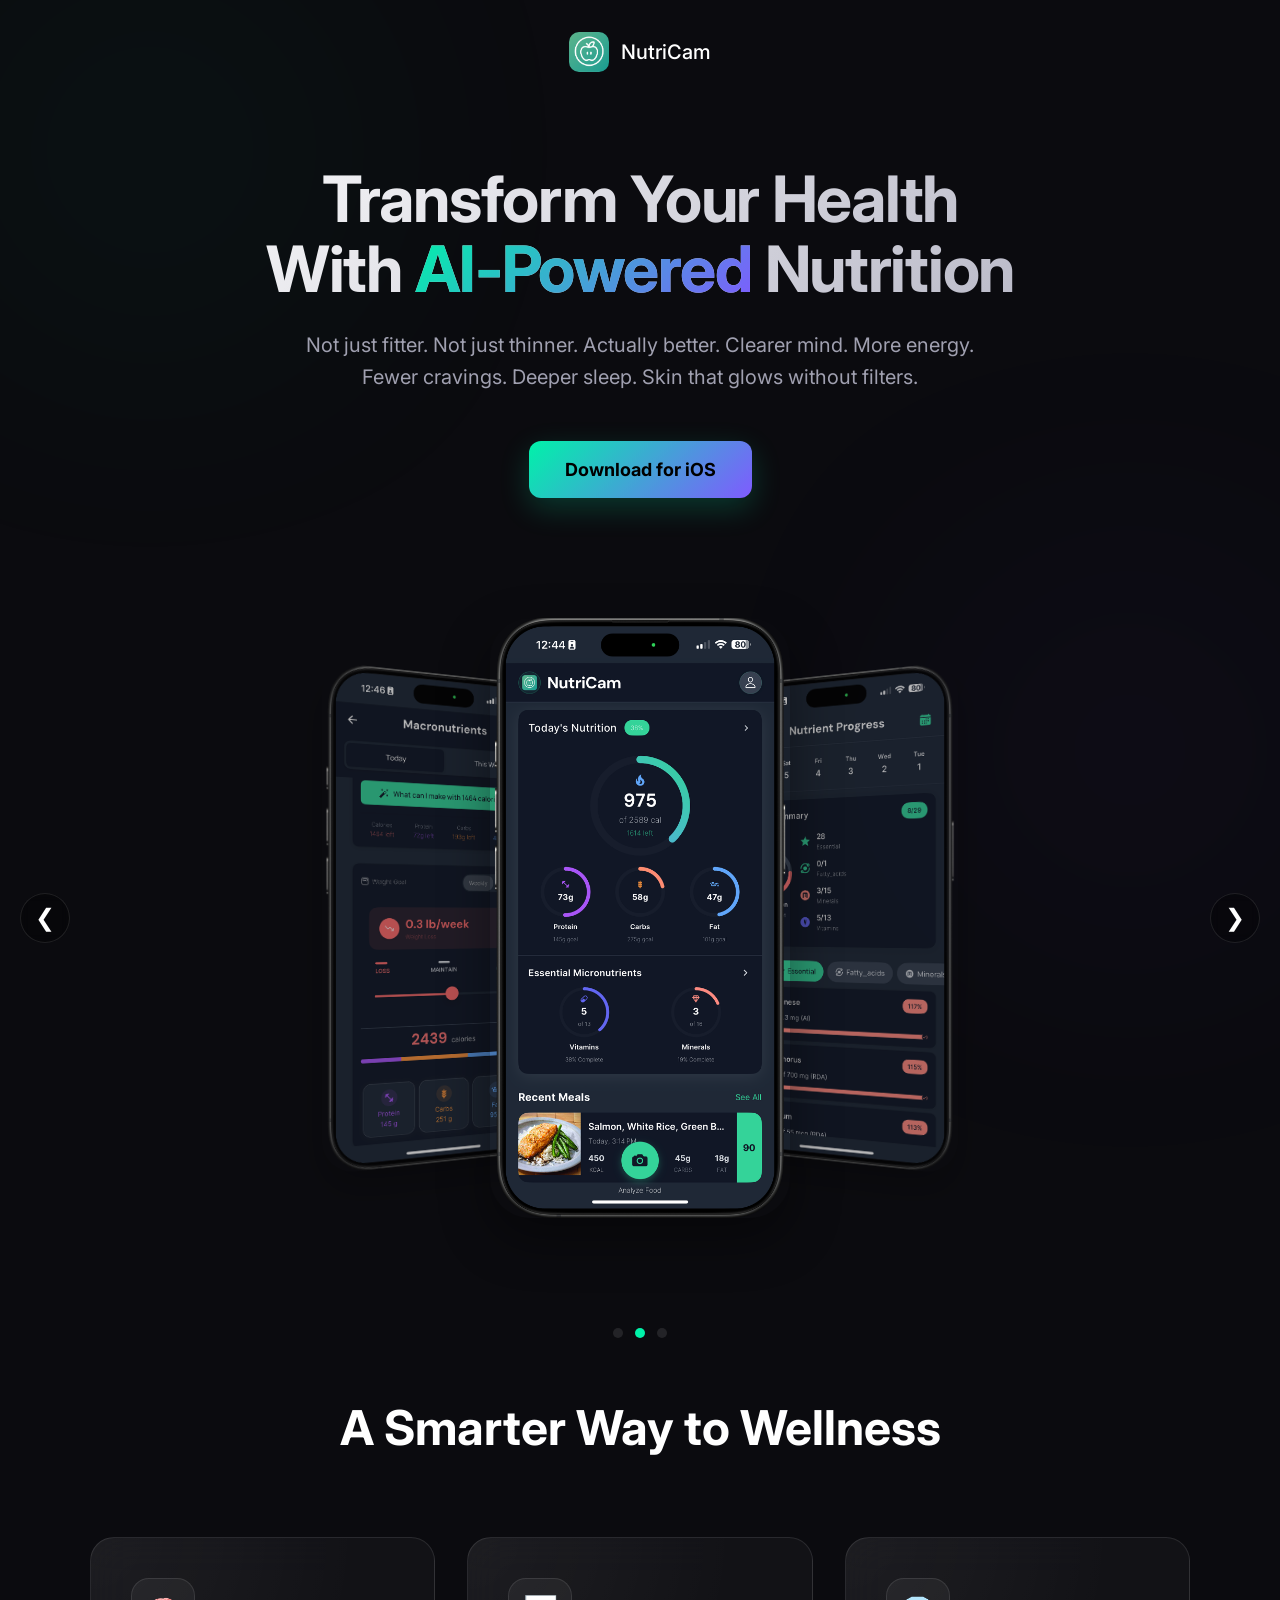
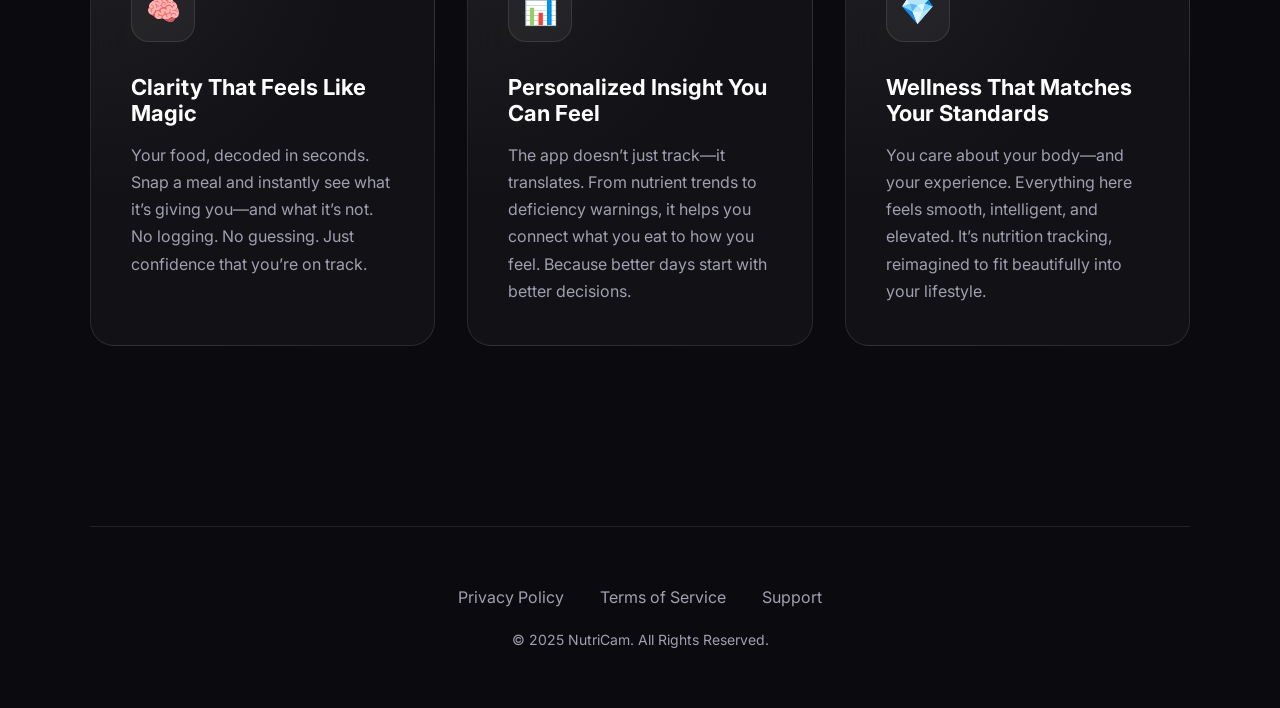
==== index.html @ 883cb820 "updated support link" ====
<!DOCTYPE html>
<html lang="en">
<head>
    <meta charset="UTF-8">
    <meta name="viewport" content="width=device-width, initial-scale=1.0">
    <title>NutriCam | AI-Powered Nutrition</title>
    <style>
        @import url('https://fonts.googleapis.com/css2?family=Inter:wght@300;400;500;700&display=swap');

        :root {
            --background: #0B0B0F;
            --text-primary: #FFFFFF;
            --text-secondary: #A0A0B0;
            --accent-primary: #00F2A9;
            --accent-secondary: #7F5BFF;
            --shadow-color: rgba(0, 0, 0, 0.5);
            --card-background: rgba(22, 22, 26, 0.7);
            --card-border: rgba(255, 255, 255, 0.1);
        }

        * {
            margin: 0;
            padding: 0;
            box-sizing: border-box;
        }

        html, body {
            width: 100%;
            overflow-x: hidden;
        }

        html {
            scroll-behavior: smooth;
        }

        body {
            font-family: 'Inter', -apple-system, BlinkMacSystemFont, 'Segoe UI', sans-serif;
            background-color: var(--background);
            color: var(--text-primary);
            -webkit-font-smoothing: antialiased;
            -moz-osx-font-smoothing: grayscale;
        }

        .background-glow {
            position: fixed; top: 0; left: 0; width: 100%; height: 100%;
            pointer-events: none; z-index: -1;
        }
        .background-glow::before, .background-glow::after {
            content: ''; position: absolute; filter: blur(150px); opacity: 0.15;
        }
        .background-glow::before {
            background: radial-gradient(circle, var(--accent-primary), transparent 60%);
            width: 500px; height: 500px; top: -100px; left: -100px;
            animation: pulse 15s cubic-bezier(0.5, 0, 0.5, 1) infinite alternate;
        }
        .background-glow::after {
            background: radial-gradient(circle, var(--accent-secondary), transparent 60%);
            width: 500px; height: 500px; bottom: -100px; right: -100px;
            animation: pulse 15s cubic-bezier(0.5, 0, 0.5, 1) infinite alternate-reverse;
        }

        @keyframes pulse { 0% { transform: scale(0.8); } 100% { transform: scale(1.2); } }

        .container { max-width: 1100px; margin: 0 auto; padding: 0 24px; }

        .main-header { padding: 32px 0; display: flex; justify-content: center; align-items: center; }
        .logo { display: flex; align-items: center; gap: 12px; text-decoration: none; }
        .logo-icon { width: 40px; height: 40px; border-radius: 10px; }
        .logo-text { font-weight: 500; font-size: 20px; color: var(--text-primary); }

        .hero { padding: 60px 0; text-align: center; }
        .hero-title {
            font-size: 64px; font-weight: 700; line-height: 1.1; letter-spacing: -0.02em; margin-bottom: 24px;
            background: linear-gradient(135deg, var(--text-primary) 0%, #B0B0C0 100%);
            -webkit-background-clip: text;
            background-clip: text;
            -webkit-text-fill-color: transparent;
            animation: fadeInDown 1s ease-out;
        }
        .hero-title .highlight {
            background: linear-gradient(135deg, var(--accent-primary) 0%, var(--accent-secondary) 100%);
            -webkit-background-clip: text;
            background-clip: text;
            -webkit-text-fill-color: transparent;
        }
        .hero-subtitle { font-size: 20px; line-height: 1.6; color: var(--text-secondary); max-width: 680px; margin: 0 auto 48px; animation: fadeIn 1.5s ease-out; }
        .cta-button {
            display: inline-block; background: linear-gradient(135deg, var(--accent-primary) 0%, var(--accent-secondary) 100%);
            color: #000; padding: 18px 36px; border-radius: 12px; text-decoration: none; font-weight: 700; font-size: 18px;
            transition: transform 0.3s ease, box-shadow 0.3s ease; box-shadow: 0 10px 30px rgba(0, 242, 169, 0.2);
            animation: fadeInUp 1s ease-out 0.5s backwards;
        }
        .cta-button:hover { transform: translateY(-4px); box-shadow: 0 15px 40px rgba(0, 242, 169, 0.3); }

        /* --- Showcase Section --- */
        .showcase { padding: 60px 0; position: relative; }
        .carousel-container {
            position: relative;
            width: 100%;
            height: 600px; /* Adjust height as needed */
            perspective: 1200px;
            display: flex;
            justify-content: center;
            align-items: center;
        }
        .carousel-wrapper {
            position: relative;
            width: 300px; /* Width of the center slide */
            height: 100%;
            transform-style: preserve-3d;
            transition: transform 0.6s cubic-bezier(0.77, 0, 0.175, 1);
        }
        .slide {
            position: absolute;
            width: 300px;
            height: 600px;
            border-radius: 40px;
            overflow: hidden;
            transition: transform 0.6s cubic-bezier(0.77, 0, 0.175, 1), opacity 0.6s ease;
            box-shadow: 0 20px 50px rgba(0,0,0,0.4);
        }
        .slide img {
            width: 100%;
            height: 100%;
            object-fit: cover;
        }

        .carousel-nav { position: absolute; top: 50%; width: 100%; left: 0; display: flex; justify-content: space-between; transform: translateY(-50%); z-index: 10; padding: 0 20px; }
        .carousel-nav button { 
            background: rgba(0,0,0,0.3); border: 1px solid var(--card-border); color: var(--text-primary);
            border-radius: 50%; width: 50px; height: 50px; font-size: 24px; cursor: pointer;
            transition: all 0.3s ease; backdrop-filter: blur(5px);
        }
        .carousel-nav button:hover { background: rgba(0,0,0,0.6); }

        .carousel-pagination { position: absolute; bottom: -60px; left: 50%; transform: translateX(-50%); display: flex; gap: 12px; }
        .pagination-dot { width: 10px; height: 10px; border-radius: 50%; background: var(--card-border); cursor: pointer; transition: background 0.3s ease; }
        .pagination-dot.active { background: var(--accent-primary); }

        .features { padding: 120px 0; }
        .section-title { text-align: center; font-size: 48px; font-weight: 700; margin-bottom: 80px; }
        .features-grid { display: grid; grid-template-columns: repeat(3, 1fr); gap: 32px; }

        .feature-card {
            background: radial-gradient(circle at top left, rgba(255, 255, 255, 0.05), transparent 50%), var(--card-background);
            border: 1px solid var(--card-border);
            border-radius: 24px;
            padding: 40px;
            backdrop-filter: blur(20px);
            -webkit-backdrop-filter: blur(20px);
            transition: transform 0.3s ease, box-shadow 0.3s ease;
            position: relative;
            overflow: hidden;
            animation: fadeInUp 0.8s ease-out backwards;
        }

        .feature-card:nth-child(2) { animation-delay: 0.2s; }
        .feature-card:nth-child(3) { animation-delay: 0.4s; }

        .feature-card::before {
            content: '';
            position: absolute;
            top: 0; left: 0; right: 0; bottom: 0;
            border-radius: 24px;
            padding: 1px;
            background: linear-gradient(135deg, var(--accent-primary), var(--accent-secondary));
            -webkit-mask: linear-gradient(#fff 0 0) content-box, linear-gradient(#fff 0 0);
            mask: linear-gradient(#fff 0 0) content-box, linear-gradient(#fff 0 0);
            -webkit-mask-composite: xor;
            mask-composite: exclude;
            opacity: 0;
            transition: opacity 0.3s ease;
        }

        .feature-card:hover {
            transform: translateY(-8px);
            box-shadow: 0 20px 40px rgba(0,0,0,0.3);
        }

        .feature-card:hover::before {
            opacity: 1;
        }

        .feature-icon {
            font-size: 28px;
            width: 64px;
            height: 64px;
            border-radius: 18px;
            background: rgba(255, 255, 255, 0.05);
            display: flex;
            align-items: center;
            justify-content: center;
            margin-bottom: 32px;
            border: 1px solid var(--card-border);
        }

        .feature-title { font-size: 22px; font-weight: 700; margin-bottom: 16px; }
        .feature-description { font-size: 16px; line-height: 1.7; color: var(--text-secondary); }

        .main-footer { padding: 60px 0; border-top: 1px solid var(--card-border); text-align: center; margin-top: 60px; }
        .footer-links { margin-bottom: 24px; }
        .footer-links a { color: var(--text-secondary); text-decoration: none; margin: 0 16px; transition: color 0.3s ease; }
        .footer-links a:hover { color: var(--text-primary); }
        .footer-copyright { color: var(--text-secondary); font-size: 14px; }

        @keyframes fadeIn { from { opacity: 0; } to { opacity: 1; } }
        @keyframes fadeInDown { from { opacity: 0; transform: translateY(-20px); } to { opacity: 1; transform: translateY(0); } }
        @keyframes fadeInUp { from { opacity: 0; transform: translateY(20px); } to { opacity: 1; transform: translateY(0); } }

        @media (max-width: 992px) { .hero-title { font-size: 56px; } .features-grid { grid-template-columns: 1fr; } }
        @media (max-width: 768px) { .main-header { flex-direction: column; gap: 24px; } .hero { padding: 40px 0; } .hero-title { font-size: 48px; } .hero-subtitle { font-size: 18px; } .section-title { font-size: 40px; } .carousel-nav { width: 100%; left: 0; } }
        @media (max-width: 480px) { .hero-title { font-size: 36px; } .hero-subtitle { font-size: 16px; } .cta-button { font-size: 16px; padding: 16px 32px; } .nav-links a { margin: 0 12px; } .carousel-nav { display: none; } }
    </style>
</head>
<body>

    <div class="background-glow"></div>

    <header class="main-header container">
        <a href="#" class="logo">
            <img src="./assets/icon.png" alt="NutriCam Logo" class="logo-icon">
            <span class="logo-text">NutriCam</span>
        </a>
    </header>

    <main>
        <section class="hero container">
            <h1 class="hero-title">Transform Your Health<br>With <span class="highlight">AI-Powered</span> Nutrition</h1>
            <p class="hero-subtitle">Not just fitter. Not just thinner. Actually better. Clearer mind. More energy. Fewer cravings. Deeper sleep. Skin that glows without filters.</p>
            <a href="https://apps.apple.com/us/app/nutricam-nutrition-tracker/id6745231558" class="cta-button" target="_blank" rel="noopener noreferrer">Download for iOS</a>
        </section>

        <section class="showcase" id="features">
            <div class="carousel-container">
                <div class="carousel-wrapper">
                    <div class="slide"><img src="./assets/App Store Screenshot 2.png" alt="Daily Nutrition Summary"></div>
                    <div class="slide"><img src="./assets/App Store Screenshot 3.png" alt="Meal Recognition Interface"></div>
                    <div class="slide"><img src="./assets/App Store Screenshot 4.png" alt="Nutrition History & Trends"></div>
                </div>
                <div class="carousel-nav">
                    <button class="prev">&#10094;</button>
                    <button class="next">&#10095;</button>
                </div>
            </div>
            <div class="carousel-pagination"></div>
        </section>

        <section class="features container">
            <h2 class="section-title">A Smarter Way to Wellness</h2>
            <div class="features-grid">
                <div class="feature-card">
                    <div class="feature-icon">🧠</div>
                    <h3 class="feature-title">Clarity That Feels Like Magic</h3>
                    <p class="feature-description">Your food, decoded in seconds. Snap a meal and instantly see what it’s giving you—and what it’s not. No logging. No guessing. Just confidence that you’re on track.</p>
                </div>
                <div class="feature-card">
                    <div class="feature-icon">📊</div>
                    <h3 class="feature-title">Personalized Insight You Can Feel</h3>
                    <p class="feature-description">The app doesn’t just track—it translates. From nutrient trends to deficiency warnings, it helps you connect what you eat to how you feel. Because better days start with better decisions.</p>
                </div>
                <div class="feature-card">
                    <div class="feature-icon">💎</div>
                    <h3 class="feature-title">Wellness That Matches Your Standards</h3>
                    <p class="feature-description">You care about your body—and your experience. Everything here feels smooth, intelligent, and elevated. It’s nutrition tracking, reimagined to fit beautifully into your lifestyle.</p>
                </div>
            </div>
        </section>
    </main>

    <footer class="main-footer container" id="support">
        <div class="footer-links">
            <a href="privacy.html">Privacy Policy</a>
            <a href="#">Terms of Service</a>
            <a href="mailto:support@nutricam.app">Support</a>
        </div>
        <p class="footer-copyright">© 2025 NutriCam. All Rights Reserved.</p>
    </footer>

    <script>
        const wrapper = document.querySelector('.carousel-wrapper');
        const slides = document.querySelectorAll('.slide');
        const prevBtn = document.querySelector('.prev');
        const nextBtn = document.querySelector('.next');
        const pagination = document.querySelector('.carousel-pagination');

        let currentIndex = 1; // Start with the center image
        const slideCount = slides.length;

        function updateCarousel() {
            slides.forEach((slide, index) => {
                let offset = index - currentIndex;
                if (offset < -1) offset += slideCount;
                if (offset > 1) offset -= slideCount;

                let transform = '';
                let opacity = 0.7;
                let zIndex = 1;

                if (offset === 0) {
                    transform = 'rotateY(0) translateZ(0) scale(1)';
                    opacity = 1;
                    zIndex = 2;
                } else if (offset === 1) {
                    transform = 'rotateY(-30deg) translateX(150px) translateZ(-150px) scale(0.85)';
                } else if (offset === -1) {
                    transform = 'rotateY(30deg) translateX(-150px) translateZ(-150px) scale(0.85)';
                } else {
                    transform = 'scale(0.7)';
                    opacity = 0;
                }
                
                slide.style.transform = transform;
                slide.style.opacity = opacity;
                slide.style.zIndex = zIndex;
            });
            updatePagination();
        }
        
        function updatePagination() {
            pagination.innerHTML = '';
            for (let i = 0; i < slideCount; i++) {
                const dot = document.createElement('div');
                dot.classList.add('pagination-dot');
                if (i === currentIndex) dot.classList.add('active');
                dot.addEventListener('click', () => goToSlide(i));
                pagination.appendChild(dot);
            }
        }

        function goToSlide(index) {
            currentIndex = index;
            updateCarousel();
        }

        function nextSlide() {
            currentIndex = (currentIndex + 1) % slideCount;
            updateCarousel();
        }

        function prevSlide() {
            currentIndex = (currentIndex - 1 + slideCount) % slideCount;
            updateCarousel();
        }

        nextBtn.addEventListener('click', nextSlide);
        prevBtn.addEventListener('click', prevSlide);

        // Touch controls
        let touchStartX = 0;
        let touchEndX = 0;
        const carouselContainer = document.querySelector('.carousel-container');

        carouselContainer.addEventListener('touchstart', (e) => touchStartX = e.touches[0].clientX);
        carouselContainer.addEventListener('touchmove', (e) => touchEndX = e.touches[0].clientX);
        carouselContainer.addEventListener('touchend', () => {
            if (touchEndX === 0) return;
            const diff = touchStartX - touchEndX;
            if (diff > 50) nextSlide();
            else if (diff < -50) prevSlide();
            touchStartX = 0;
            touchEndX = 0;
        });

        // Initial setup
        updateCarousel();

    </script>

</body>
</html>
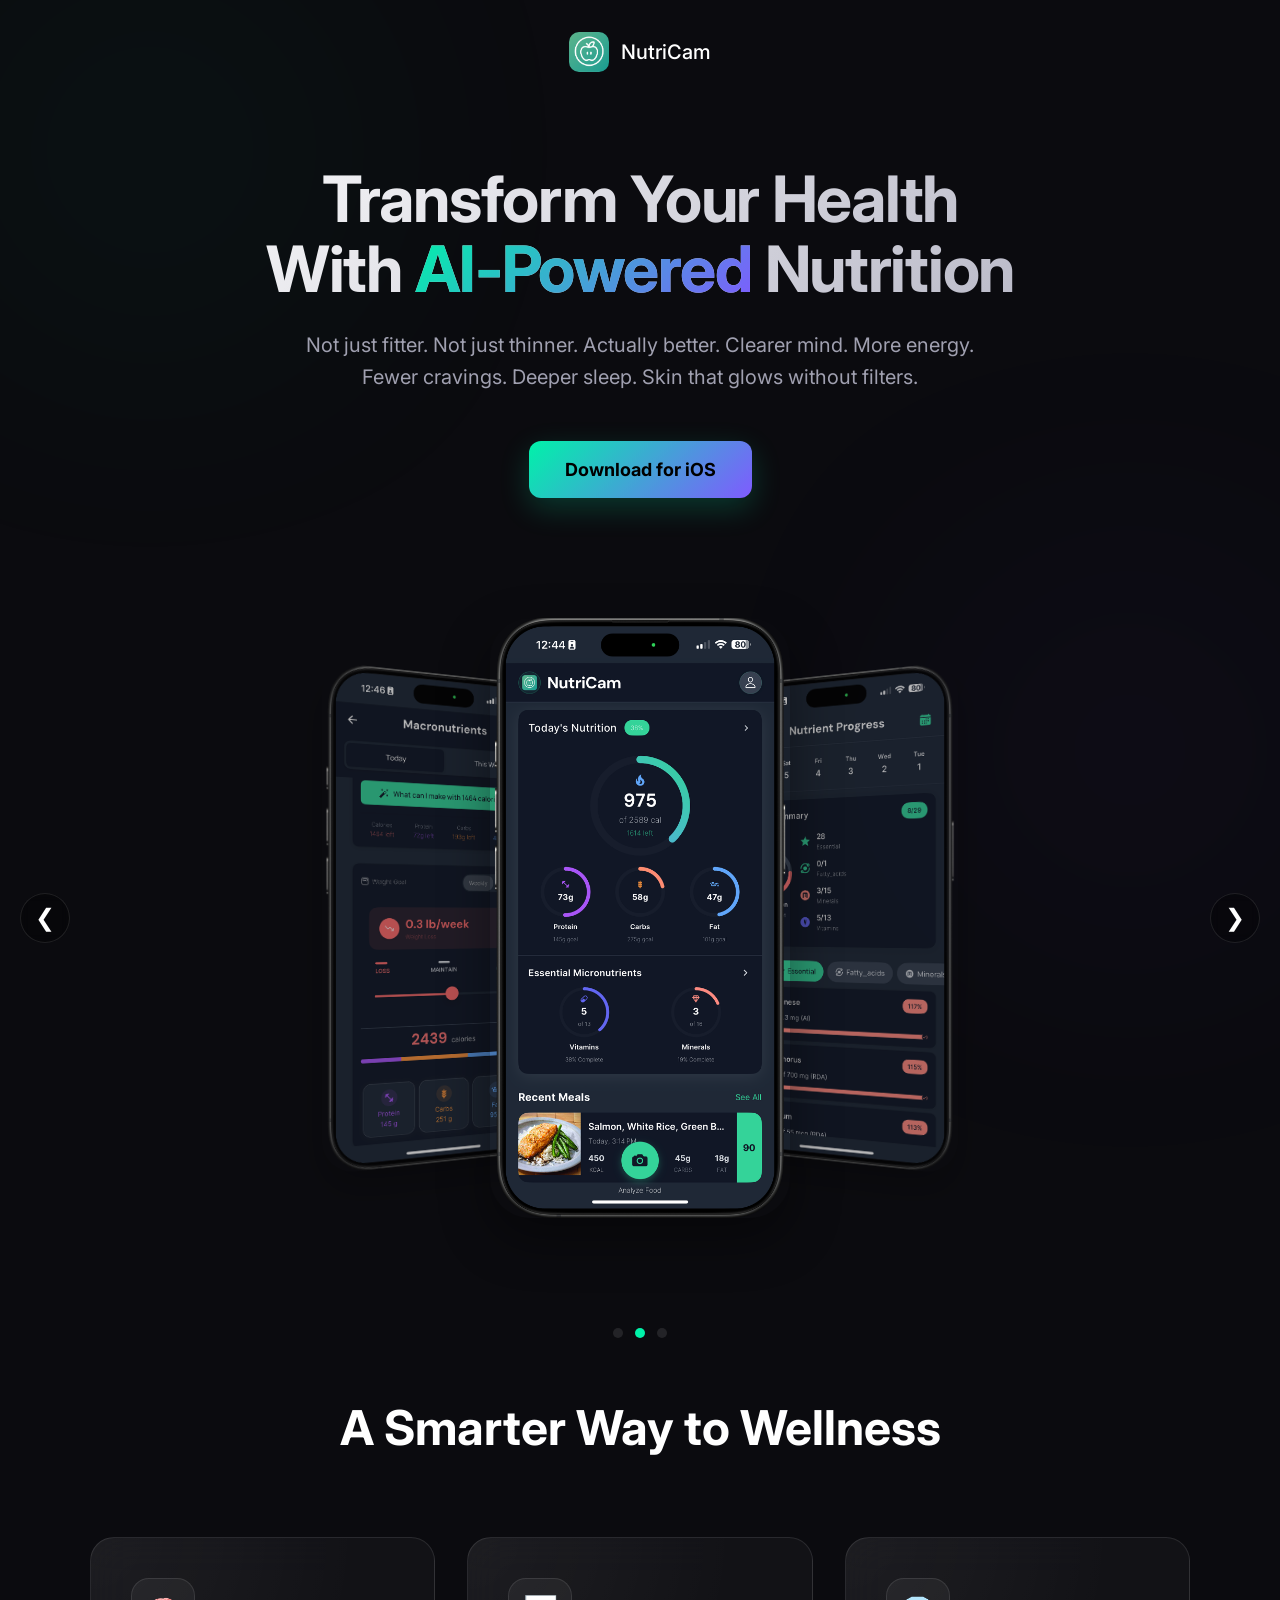
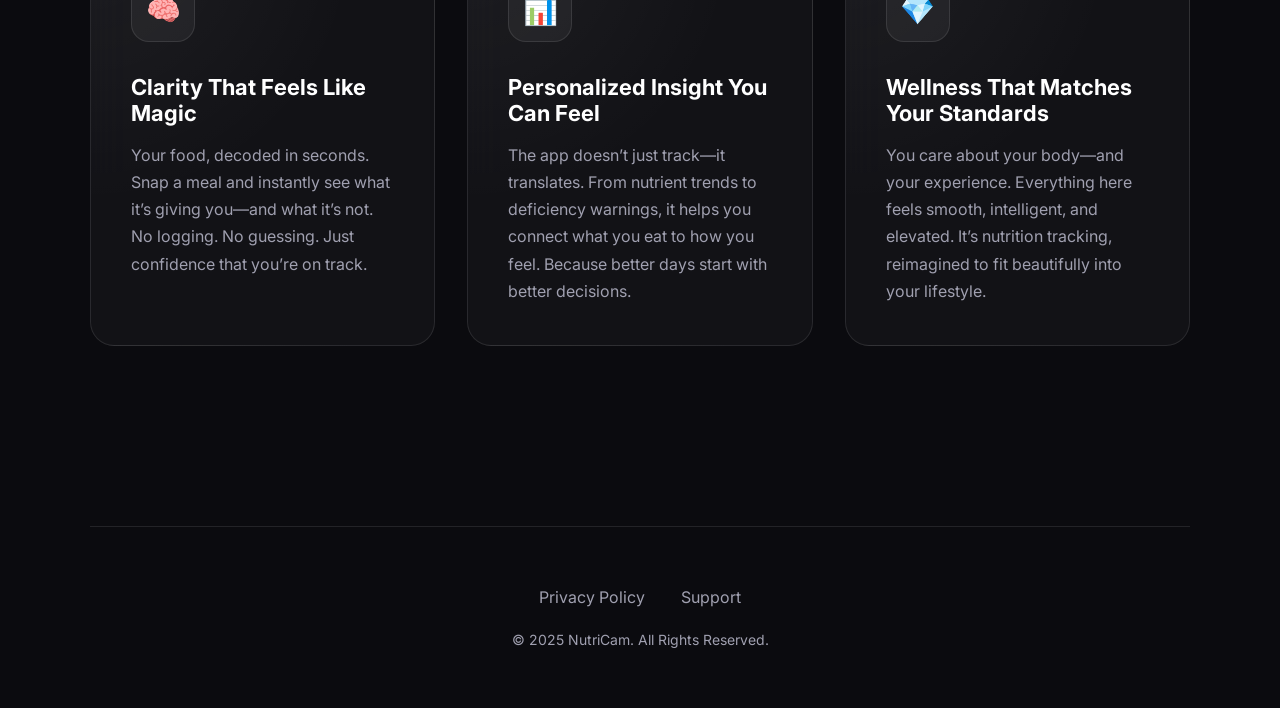
==== commit 3c444091: "removed terms of service from footer" ====
--- a/index.html
+++ b/index.html
@@ -270,7 +270,7 @@
     <footer class="main-footer container" id="support">
         <div class="footer-links">
             <a href="privacy.html">Privacy Policy</a>
-            <a href="#">Terms of Service</a>
+            <!-- <a href="#">Terms of Service</a> -->
             <a href="mailto:support@nutricam.app">Support</a>
         </div>
         <p class="footer-copyright">© 2025 NutriCam. All Rights Reserved.</p>
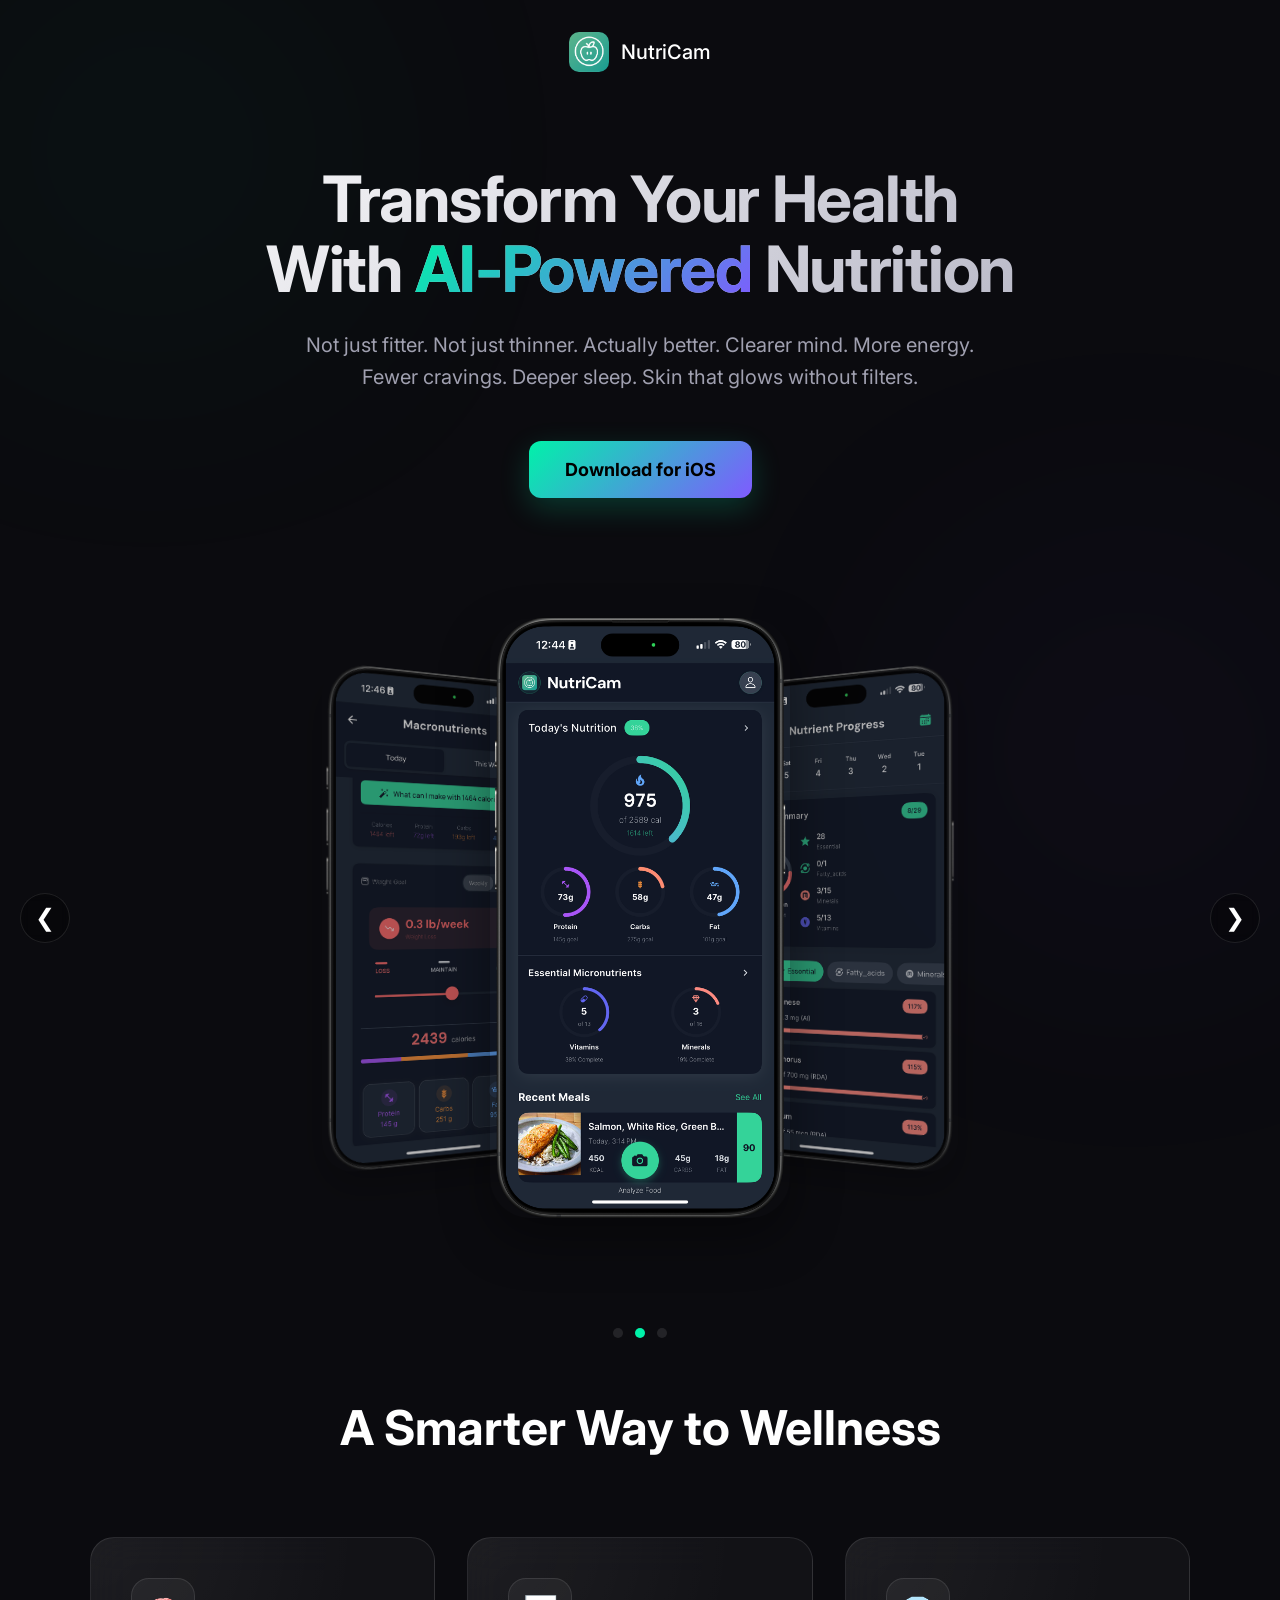
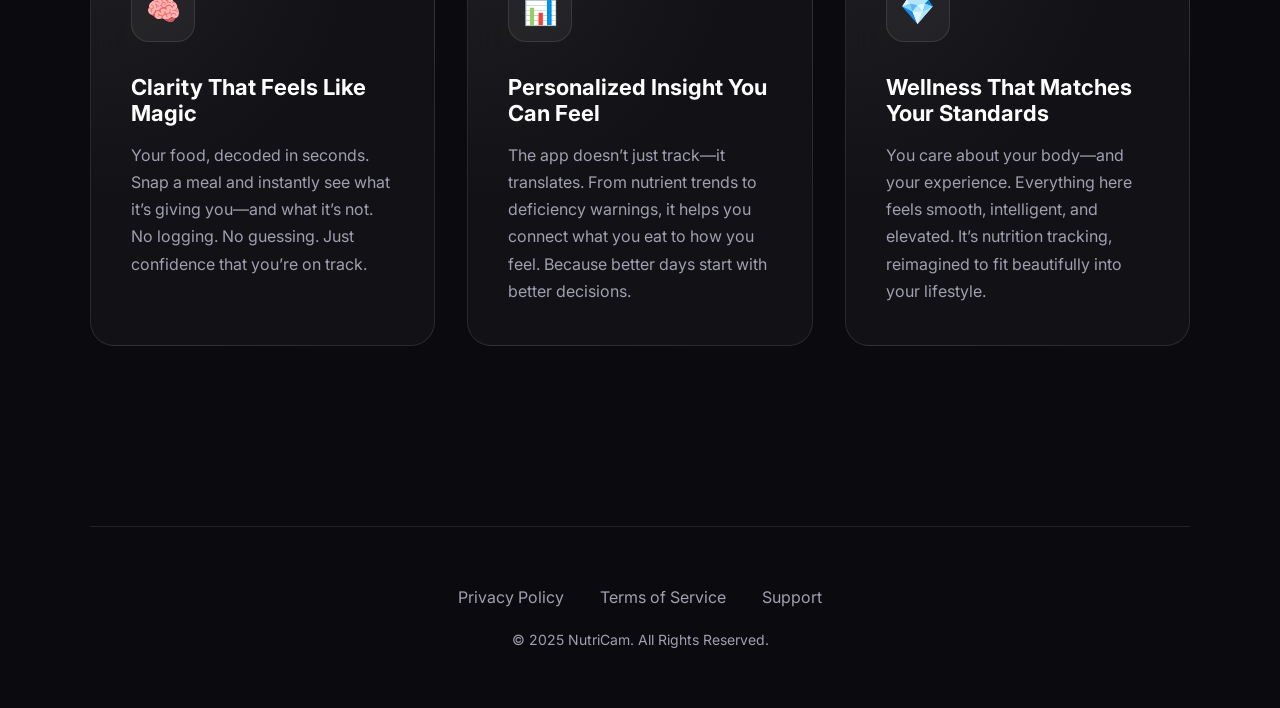
==== commit 83173cef: "Added Terms of Service" ====
--- a/index.html
+++ b/index.html
@@ -211,6 +211,10 @@
         @media (max-width: 768px) { .main-header { flex-direction: column; gap: 24px; } .hero { padding: 40px 0; } .hero-title { font-size: 48px; } .hero-subtitle { font-size: 18px; } .section-title { font-size: 40px; } .carousel-nav { width: 100%; left: 0; } }
         @media (max-width: 480px) { .hero-title { font-size: 36px; } .hero-subtitle { font-size: 16px; } .cta-button { font-size: 16px; padding: 16px 32px; } .nav-links a { margin: 0 12px; } .carousel-nav { display: none; } }
     </style>
+    <script>
+    !function(t,e){var o,n,p,r;e.__SV||(window.posthog=e,e._i=[],e.init=function(i,s,a){function g(t,e){var o=e.split(".");2==o.length&&(t=t[o[0]],e=o[1]),t[e]=function(){t.push([e].concat(Array.prototype.slice.call(arguments,0)))}}(p=t.createElement("script")).type="text/javascript",p.crossOrigin="anonymous",p.async=!0,p.src=s.api_host.replace(".i.posthog.com","-assets.i.posthog.com")+"/static/array.js",(r=t.getElementsByTagName("script")[0]).parentNode.insertBefore(p,r);var u=e;for(void 0!==a?u=e[a]=[]:a="posthog",u.people=u.people||[],u.toString=function(t){var e="posthog";return"posthog"!==a&&(e+="."+a),t||(e+=" (stub)"),e},u.people.toString=function(){return u.toString(1)+".people (stub)"},o="init capture register register_once register_for_session unregister unregister_for_session getFeatureFlag getFeatureFlagPayload isFeatureEnabled reloadFeatureFlags updateEarlyAccessFeatureEnrollment getEarlyAccessFeatures on onFeatureFlags onSessionId getSurveys getActiveMatchingSurveys renderSurvey canRenderSurvey getNextSurveyStep identify setPersonProperties group resetGroups setPersonPropertiesForFlags resetPersonPropertiesForFlags setGroupPropertiesForFlags resetGroupPropertiesForFlags reset get_distinct_id getGroups get_session_id get_session_replay_url alias set_config startSessionRecording stopSessionRecording sessionRecordingStarted captureException loadToolbar get_property getSessionProperty createPersonProfile opt_in_capturing opt_out_capturing has_opted_in_capturing has_opted_out_capturing clear_opt_in_out_capturing debug".split(" "),n=0;n<o.length;n++)g(u,o[n]);e._i.push([i,s,a])},e.__SV=1)}(document,window.posthog||[]);
+    posthog.init('phc_6SeeBcD9NYZjN7k3KSaKlRVbYiohizy8gEc2QnO1ckP',{api_host:'https://us.i.posthog.com', defaults:'2025-05-24'})
+</script>
 </head>
 <body>
 
@@ -227,7 +231,7 @@
         <section class="hero container">
             <h1 class="hero-title">Transform Your Health<br>With <span class="highlight">AI-Powered</span> Nutrition</h1>
             <p class="hero-subtitle">Not just fitter. Not just thinner. Actually better. Clearer mind. More energy. Fewer cravings. Deeper sleep. Skin that glows without filters.</p>
-            <a href="https://apps.apple.com/us/app/nutricam-nutrition-tracker/id6745231558" class="cta-button" target="_blank" rel="noopener noreferrer">Download for iOS</a>
+            <a href="https://apps.apple.com/us/app/nutricam-nutrition-tracker/id6745231558" id="download-ios-button" class="cta-button" target="_blank" rel="noopener noreferrer">Download for iOS</a>
         </section>
 
         <section class="showcase" id="features">
@@ -270,8 +274,8 @@
     <footer class="main-footer container" id="support">
         <div class="footer-links">
             <a href="privacy.html">Privacy Policy</a>
-            <!-- <a href="#">Terms of Service</a> -->
-            <a href="mailto:support@nutricam.app">Support</a>
+            <a href="terms.html">Terms of Service</a>
+            <a id="support-link" href="mailto:support@nutricam.app">Support</a>
         </div>
         <p class="footer-copyright">© 2025 NutriCam. All Rights Reserved.</p>
     </footer>
@@ -366,5 +370,13 @@
 
     </script>
 
+    <script>
+      document.getElementById('download-ios-button').addEventListener('click', function() {
+        posthog.capture('download_ios_button_clicked');
+      });
+      document.getElementById('support-link').addEventListener('click', function() {
+        posthog.capture('support_link_clicked');
+      });
+    </script>
 </body>
 </html>
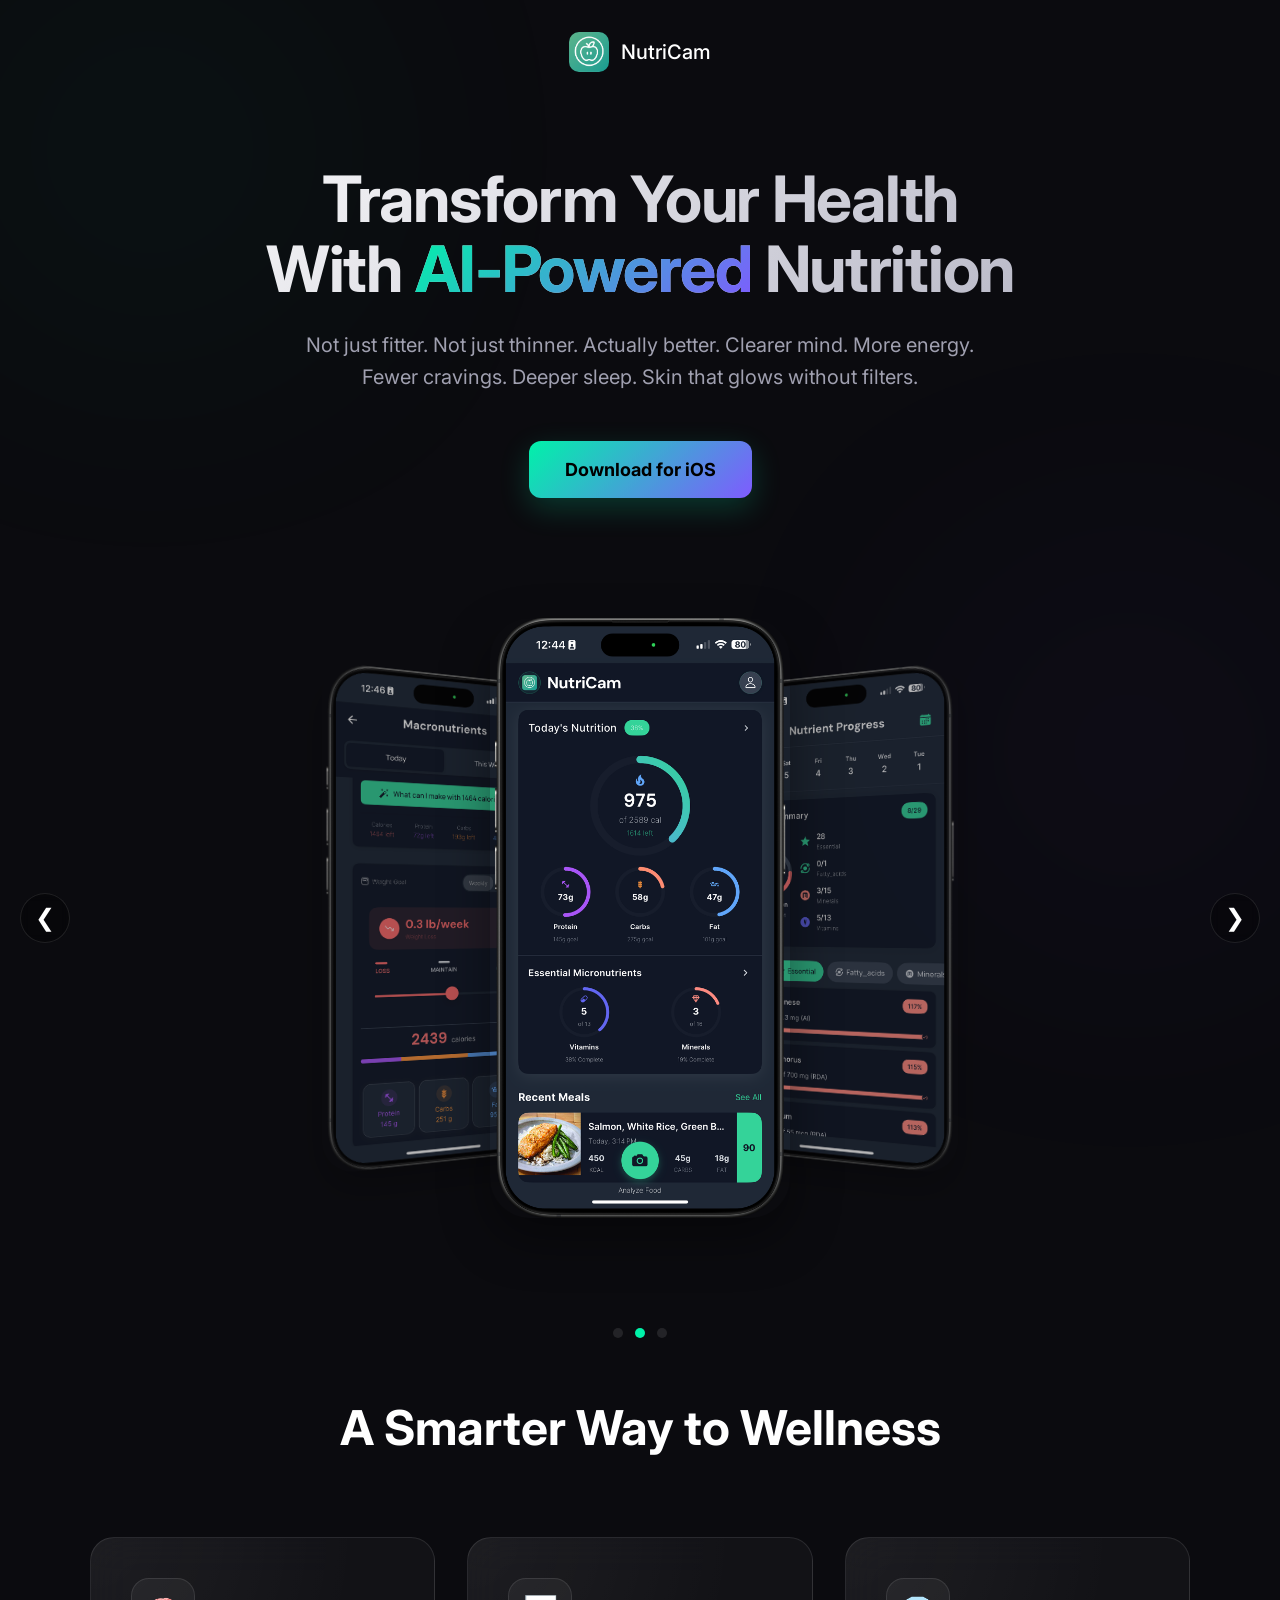
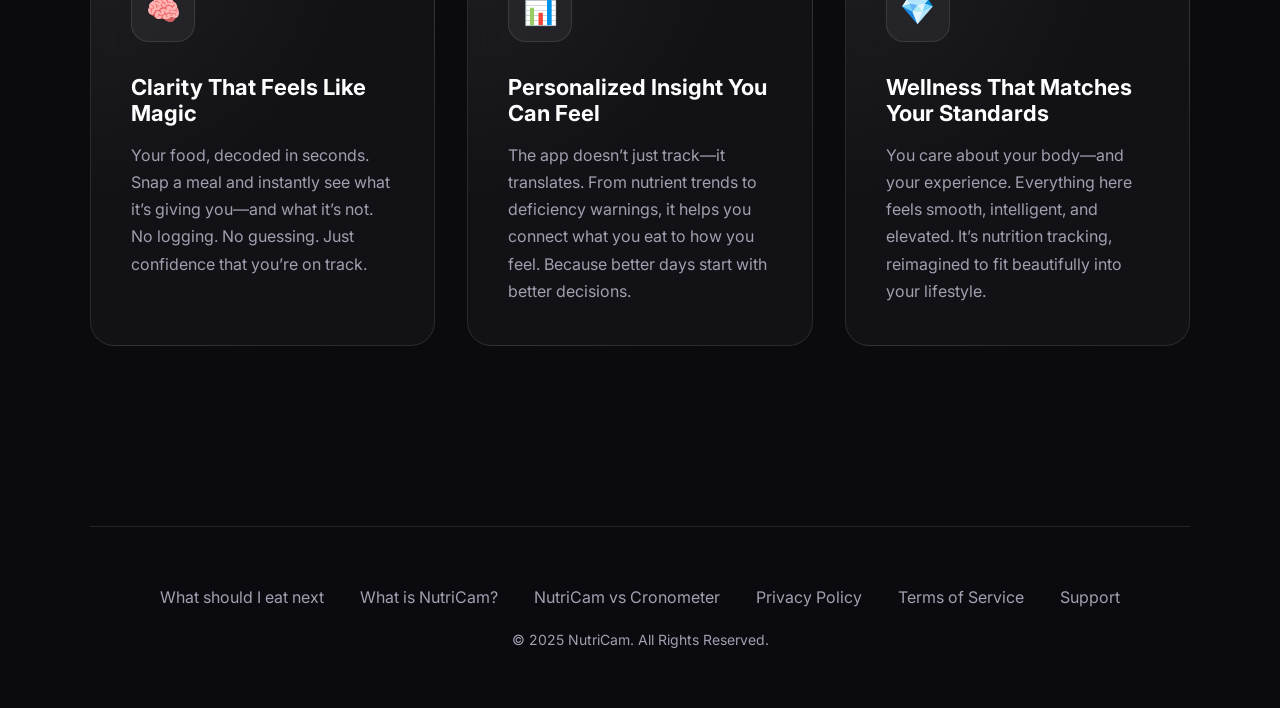
==== commit c825194c: "Add NutriCam entity, next-meal, and Cronometer comparison pages Canonical /what-is-nutricam definiti" ====
--- a/index.html
+++ b/index.html
@@ -273,6 +273,9 @@
 
     <footer class="main-footer container" id="support">
         <div class="footer-links">
+            <a href="/what-should-i-eat-next">What should I eat next</a>
+            <a href="/what-is-nutricam">What is NutriCam?</a>
+            <a href="/nutricam-vs-cronometer">NutriCam vs Cronometer</a>
             <a href="privacy.html">Privacy Policy</a>
             <a href="terms.html">Terms of Service</a>
             <a id="support-link" href="mailto:support@nutricam.app">Support</a>
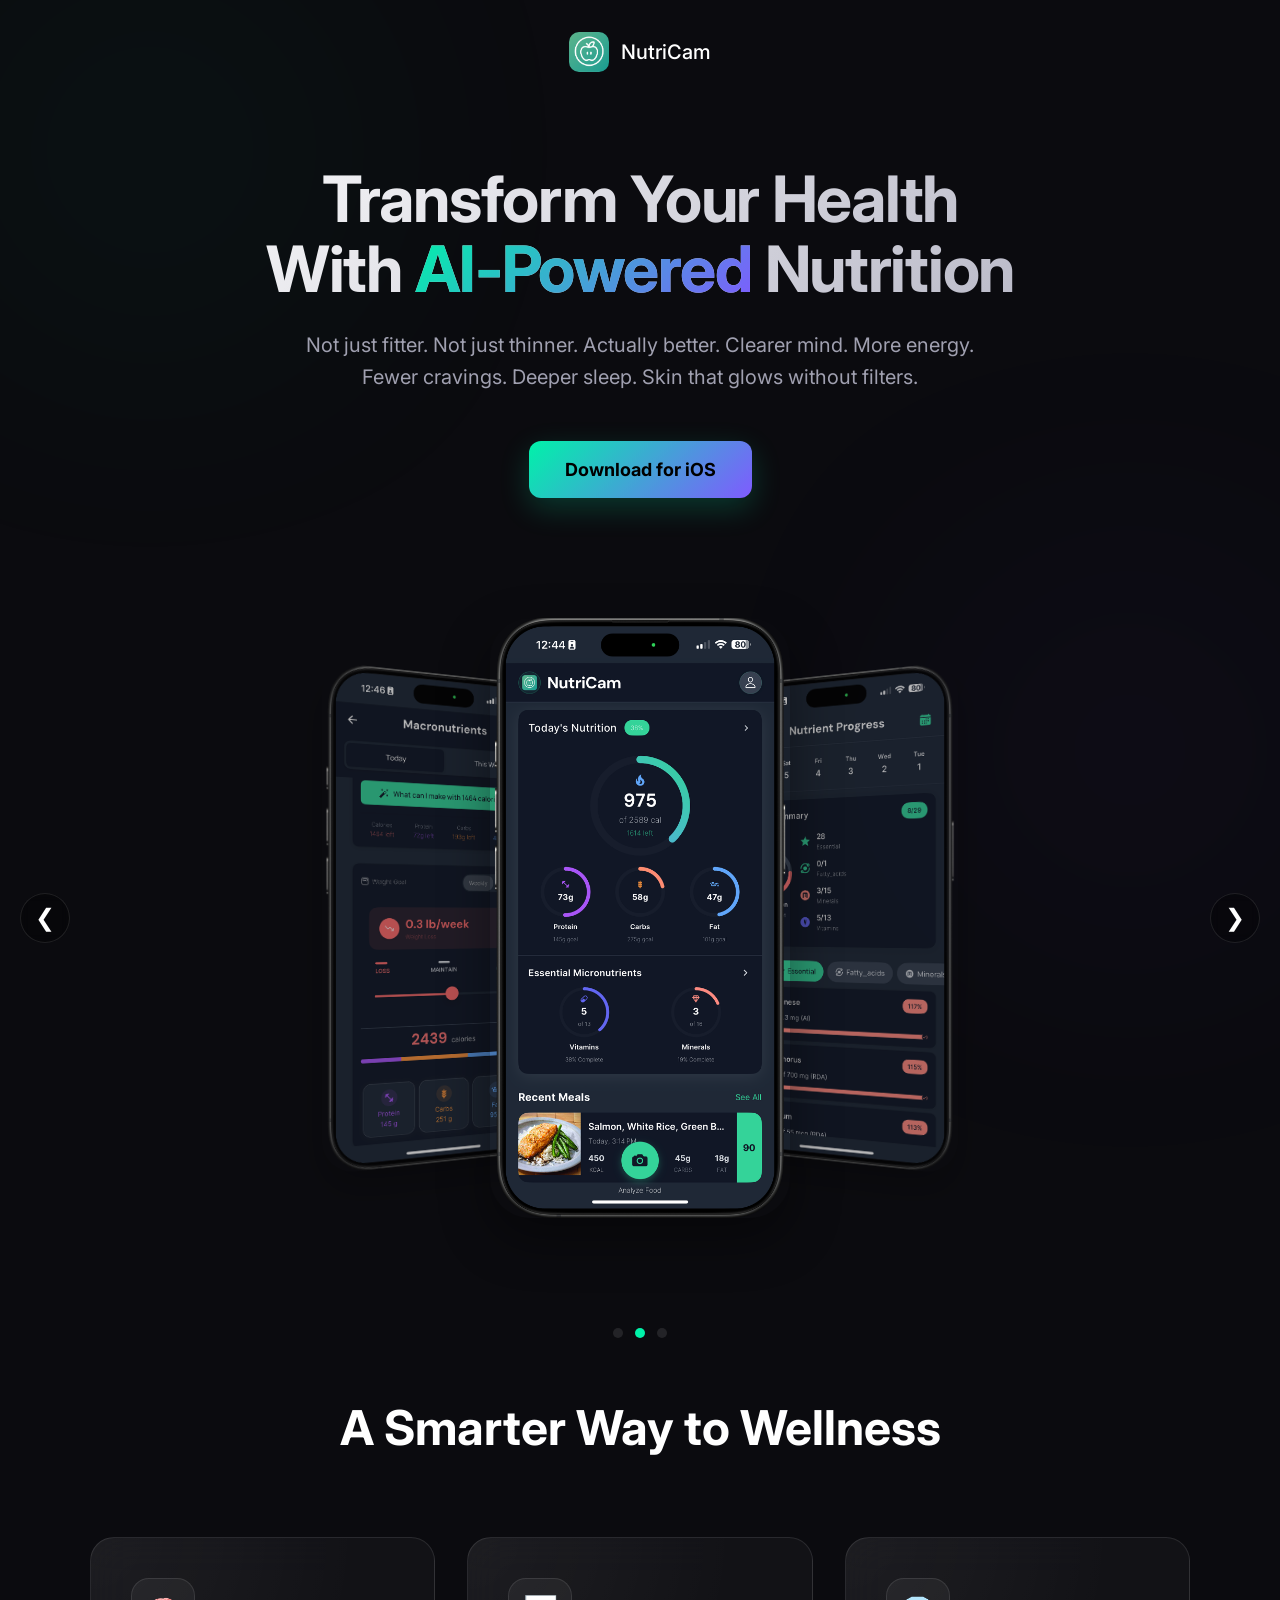
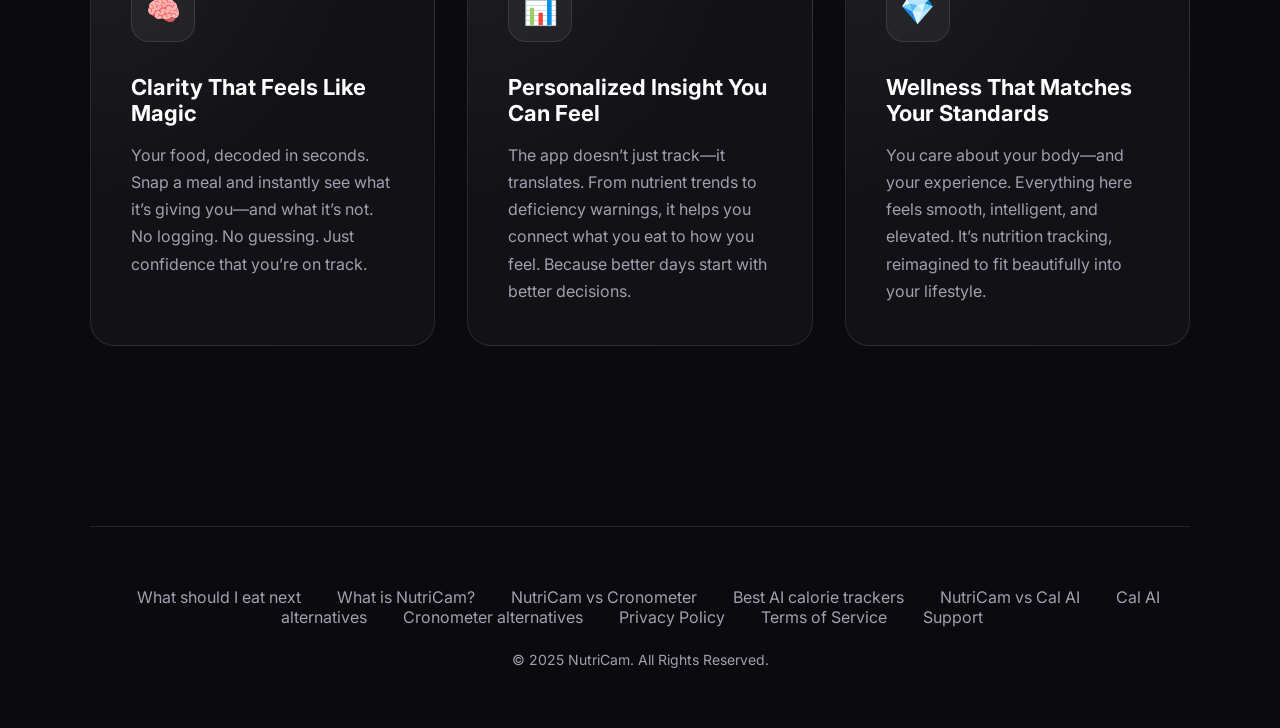
==== commit 9974993c: "Add AI calorie tracker comparison pages and llms.txt Add four generated pages: best-ai-calorie-track" ====
--- a/index.html
+++ b/index.html
@@ -4,6 +4,10 @@
     <meta charset="UTF-8">
     <meta name="viewport" content="width=device-width, initial-scale=1.0">
     <title>NutriCam | AI-Powered Nutrition</title>
+    <meta name="description" content="NutriCam is the iPhone nutrition advisor that photographs a meal, estimates calories, macros, and micronutrients, and tells you what to eat next.">
+    <meta name="robots" content="index,follow">
+    <link rel="canonical" href="https://nutricam.app/">
+    <meta property="og:url" content="https://nutricam.app/">
     <style>
         @import url('https://fonts.googleapis.com/css2?family=Inter:wght@300;400;500;700&display=swap');
 
@@ -215,6 +219,41 @@
     !function(t,e){var o,n,p,r;e.__SV||(window.posthog=e,e._i=[],e.init=function(i,s,a){function g(t,e){var o=e.split(".");2==o.length&&(t=t[o[0]],e=o[1]),t[e]=function(){t.push([e].concat(Array.prototype.slice.call(arguments,0)))}}(p=t.createElement("script")).type="text/javascript",p.crossOrigin="anonymous",p.async=!0,p.src=s.api_host.replace(".i.posthog.com","-assets.i.posthog.com")+"/static/array.js",(r=t.getElementsByTagName("script")[0]).parentNode.insertBefore(p,r);var u=e;for(void 0!==a?u=e[a]=[]:a="posthog",u.people=u.people||[],u.toString=function(t){var e="posthog";return"posthog"!==a&&(e+="."+a),t||(e+=" (stub)"),e},u.people.toString=function(){return u.toString(1)+".people (stub)"},o="init capture register register_once register_for_session unregister unregister_for_session getFeatureFlag getFeatureFlagPayload isFeatureEnabled reloadFeatureFlags updateEarlyAccessFeatureEnrollment getEarlyAccessFeatures on onFeatureFlags onSessionId getSurveys getActiveMatchingSurveys renderSurvey canRenderSurvey getNextSurveyStep identify setPersonProperties group resetGroups setPersonPropertiesForFlags resetPersonPropertiesForFlags setGroupPropertiesForFlags resetGroupPropertiesForFlags reset get_distinct_id getGroups get_session_id get_session_replay_url alias set_config startSessionRecording stopSessionRecording sessionRecordingStarted captureException loadToolbar get_property getSessionProperty createPersonProfile opt_in_capturing opt_out_capturing has_opted_in_capturing has_opted_out_capturing clear_opt_in_out_capturing debug".split(" "),n=0;n<o.length;n++)g(u,o[n]);e._i.push([i,s,a])},e.__SV=1)}(document,window.posthog||[]);
     posthog.init('phc_6SeeBcD9NYZjN7k3KSaKlRVbYiohizy8gEc2QnO1ckP',{api_host:'https://us.i.posthog.com', defaults:'2025-05-24'})
 </script>
+    <script type="application/ld+json">
+    {
+      "@context": "https://schema.org",
+      "@graph": [
+        {
+          "@type": "Organization",
+          "@id": "https://nutricam.app/#org",
+          "name": "LAYERTWO, LLC",
+          "url": "https://nutricam.app/",
+          "email": "support@nutricam.app"
+        },
+        {
+          "@type": "WebSite",
+          "@id": "https://nutricam.app/#website",
+          "name": "NutriCam",
+          "url": "https://nutricam.app/",
+          "publisher": { "@id": "https://nutricam.app/#org" }
+        },
+        {
+          "@type": "SoftwareApplication",
+          "@id": "https://nutricam.app/#app",
+          "name": "NutriCam: AI Nutrient Tracker",
+          "description": "iPhone nutrition advisor that photographs a meal, estimates calories, macros, and micronutrients, and tells you what to eat next.",
+          "operatingSystem": "iOS 16.4+",
+          "applicationCategory": "HealthApplication",
+          "downloadUrl": "https://apps.apple.com/us/app/nutricam-ai-nutrient-tracker/id6745231558",
+          "url": "https://nutricam.app/",
+          "identifier": "id6745231558",
+          "author": { "@id": "https://nutricam.app/#org" },
+          "offers": { "@type": "Offer", "price": "0", "priceCurrency": "USD" },
+          "availableOnDevice": "iPhone"
+        }
+      ]
+    }
+    </script>
 </head>
 <body>
 
@@ -273,9 +312,13 @@
 
     <footer class="main-footer container" id="support">
         <div class="footer-links">
-            <a href="/what-should-i-eat-next">What should I eat next</a>
-            <a href="/what-is-nutricam">What is NutriCam?</a>
-            <a href="/nutricam-vs-cronometer">NutriCam vs Cronometer</a>
+            <a href="/what-should-i-eat-next/">What should I eat next</a>
+            <a href="/what-is-nutricam/">What is NutriCam?</a>
+            <a href="/nutricam-vs-cronometer/">NutriCam vs Cronometer</a>
+            <a href="/best-ai-calorie-tracker-apps/">Best AI calorie trackers</a>
+            <a href="/nutricam-vs-cal-ai/">NutriCam vs Cal AI</a>
+            <a href="/cal-ai-alternatives/">Cal AI alternatives</a>
+            <a href="/cronometer-alternatives/">Cronometer alternatives</a>
             <a href="privacy.html">Privacy Policy</a>
             <a href="terms.html">Terms of Service</a>
             <a id="support-link" href="mailto:support@nutricam.app">Support</a>
